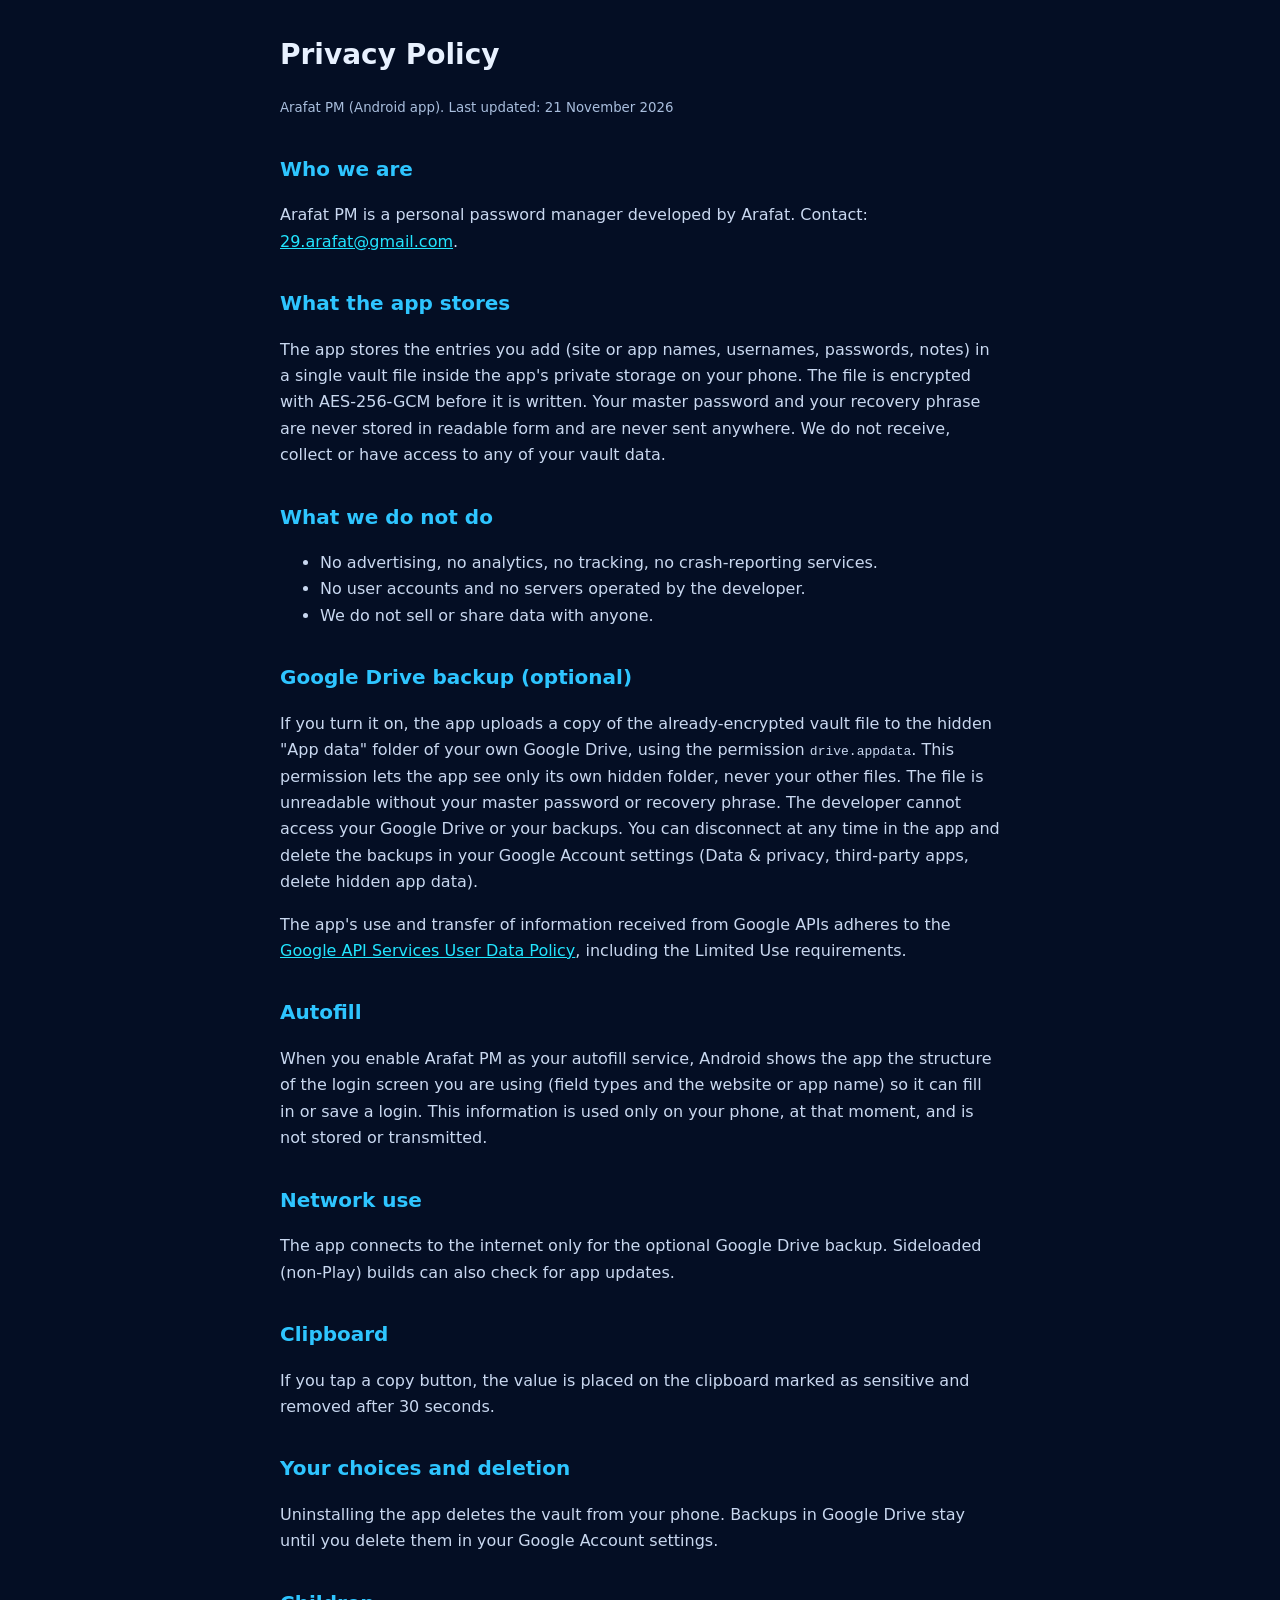
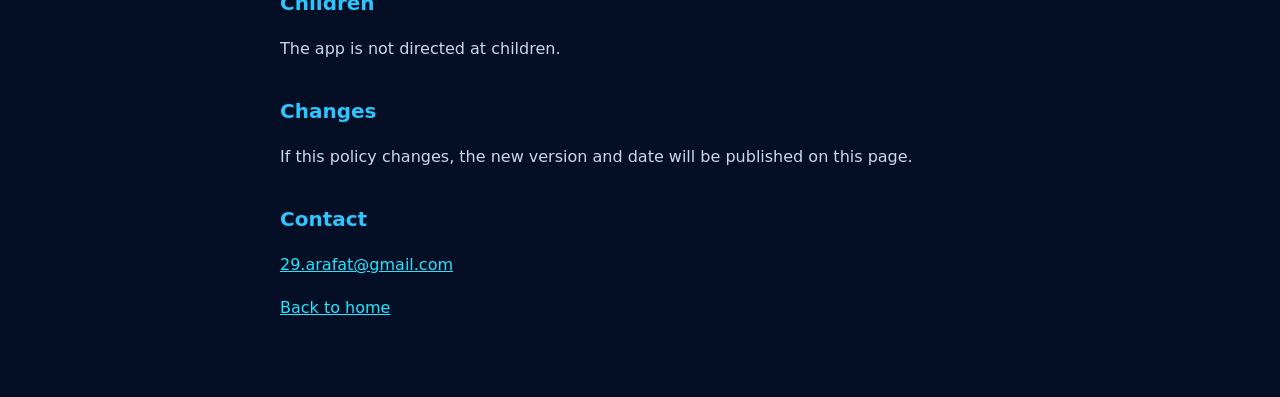
==== privacy.html @ b480a1ed "Add files via upload" ====
<!doctype html>
<html lang="en"><head><meta charset="utf-8"><meta name="viewport" content="width=device-width,initial-scale=1">
<title>Arafat PM - Privacy Policy</title><link rel="stylesheet" href="style.css"></head>
<body><main>
<h1>Privacy Policy</h1>
<p><small>Arafat PM (Android app). Last updated: 21 November 2026</small></p>

<h2>Who we are</h2>
<p>Arafat PM is a personal password manager developed by Arafat. Contact:
<a href="mailto:29.arafat@gmail.com">29.arafat@gmail.com</a>.</p>

<h2>What the app stores</h2>
<p>The app stores the entries you add (site or app names, usernames, passwords, notes) in a single vault file
inside the app's private storage on your phone. The file is encrypted with AES-256-GCM before it is written.
Your master password and your recovery phrase are never stored in readable form and are never sent anywhere.
We do not receive, collect or have access to any of your vault data.</p>

<h2>What we do not do</h2>
<ul>
<li>No advertising, no analytics, no tracking, no crash-reporting services.</li>
<li>No user accounts and no servers operated by the developer.</li>
<li>We do not sell or share data with anyone.</li>
</ul>

<h2>Google Drive backup (optional)</h2>
<p>If you turn it on, the app uploads a copy of the already-encrypted vault file to the hidden "App data" folder of
your own Google Drive, using the permission <code>drive.appdata</code>. This permission lets the app see only its
own hidden folder, never your other files. The file is unreadable without your master password or recovery phrase.
The developer cannot access your Google Drive or your backups. You can disconnect at any time in the app and delete
the backups in your Google Account settings (Data &amp; privacy, third-party apps, delete hidden app data).</p>
<p>The app's use and transfer of information received from Google APIs adheres to the
<a href="https://developers.google.com/terms/api-services-user-data-policy">Google API Services User Data Policy</a>,
including the Limited Use requirements.</p>

<h2>Autofill</h2>
<p>When you enable Arafat PM as your autofill service, Android shows the app the structure of the login screen you
are using (field types and the website or app name) so it can fill in or save a login. This information is used
only on your phone, at that moment, and is not stored or transmitted.</p>

<h2>Network use</h2>
<p>The app connects to the internet only for the optional Google Drive backup. Sideloaded (non-Play) builds can also
check for app updates.</p>

<h2>Clipboard</h2>
<p>If you tap a copy button, the value is placed on the clipboard marked as sensitive and removed after 30 seconds.</p>

<h2>Your choices and deletion</h2>
<p>Uninstalling the app deletes the vault from your phone. Backups in Google Drive stay until you delete them in your
Google Account settings.</p>

<h2>Children</h2>
<p>The app is not directed at children.</p>

<h2>Changes</h2>
<p>If this policy changes, the new version and date will be published on this page.</p>

<h2>Contact</h2>
<p><a href="mailto:29.arafat@gmail.com">29.arafat@gmail.com</a></p>
<p><a href="index.html">Back to home</a></p>
</main></body></html>
---- style.css ----
body{margin:0;background:#040e24;color:#e8f1ff;font-family:system-ui,-apple-system,Segoe UI,Roboto,sans-serif;line-height:1.65}
main{max-width:720px;margin:0 auto;padding:32px 20px 60px}
h1{font-size:28px;margin:0 0 6px}h2{font-size:20px;margin-top:32px;color:#2ec5ff}
p,li{color:#c9d8f0}a{color:#22e5ff}
.card{background:#0e2650;border:1px solid #3a5a8c;border-radius:20px;padding:18px 22px;margin:18px 0}
small{color:#a9bedd}
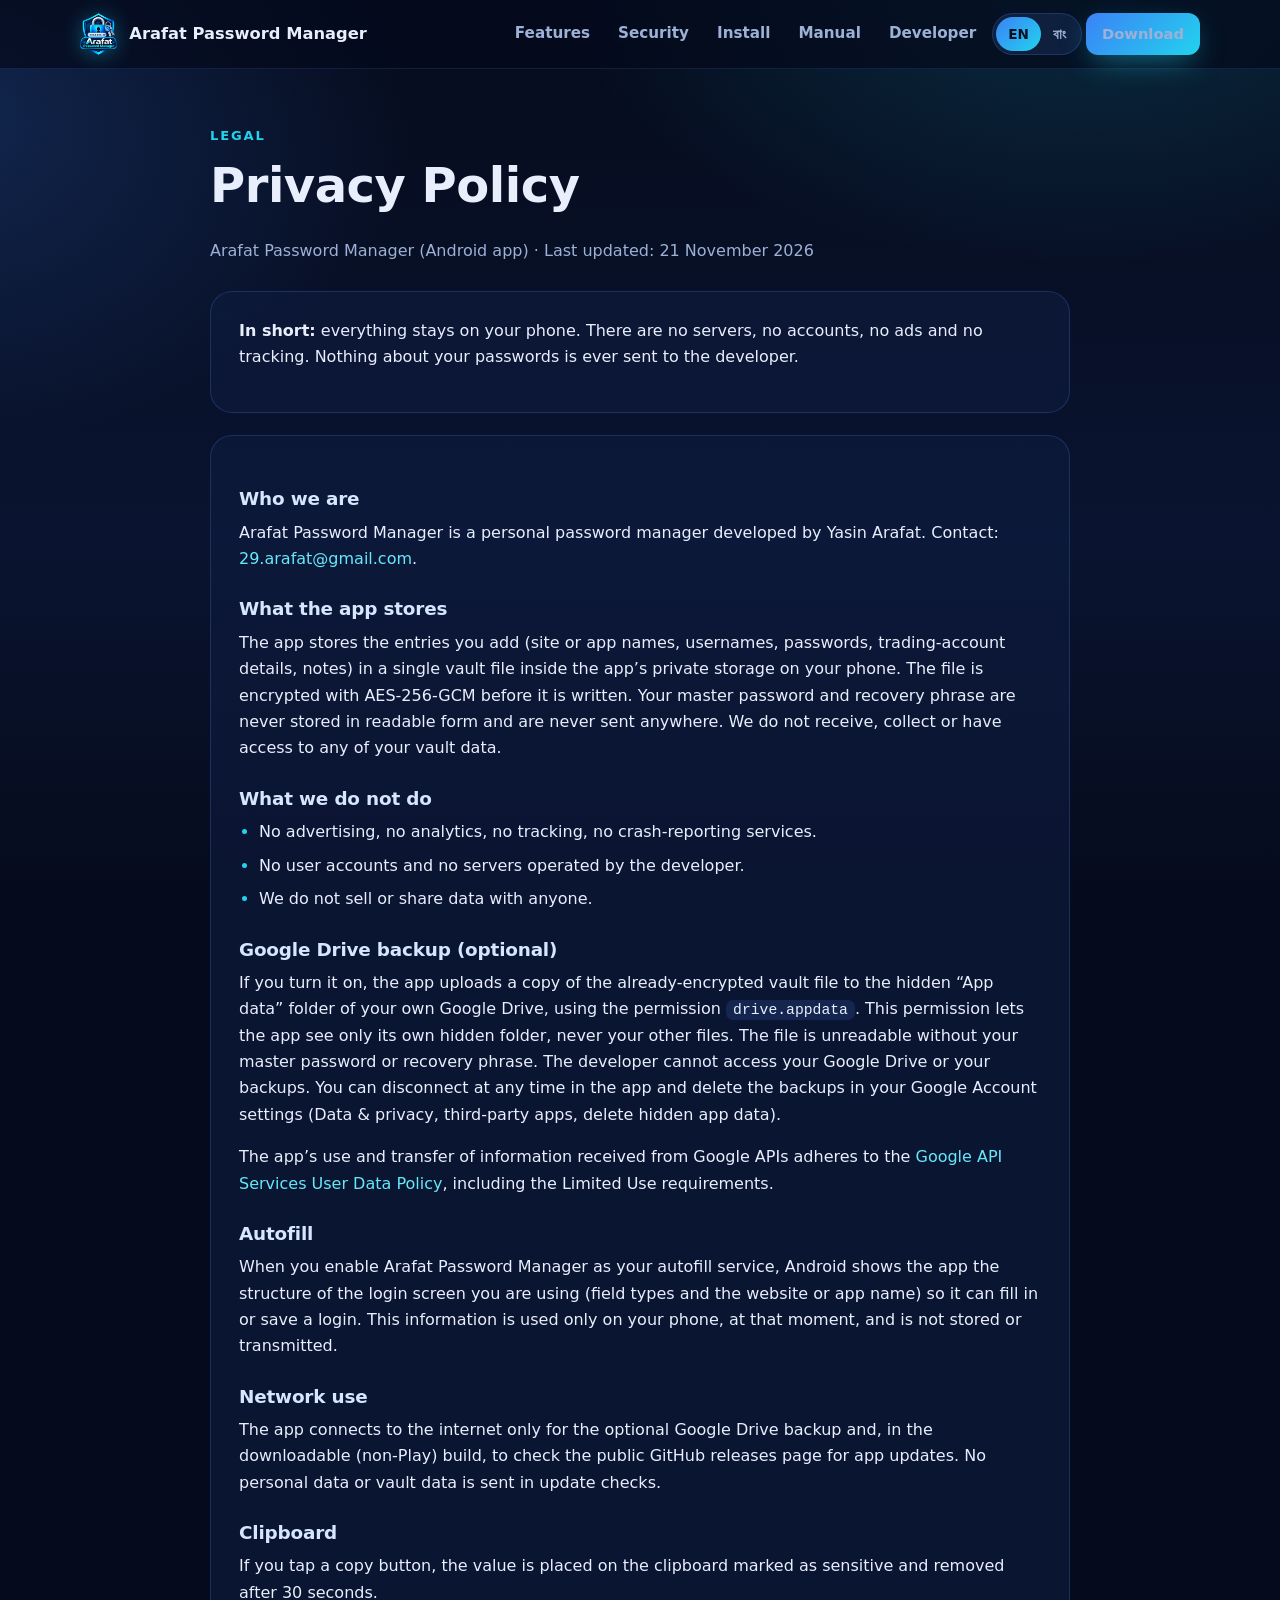
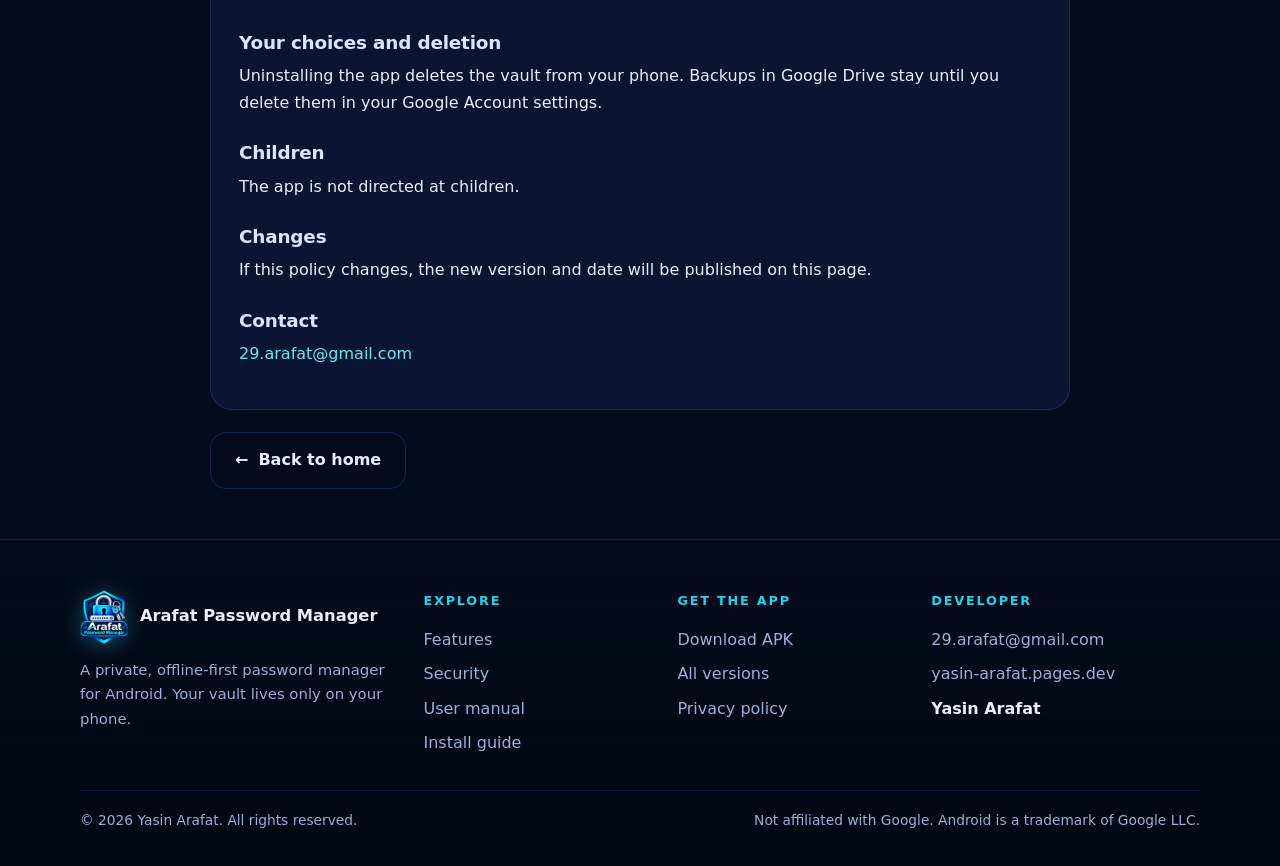
==== commit bf2279c3: "Add files via upload" ====
--- a/privacy.html
+++ b/privacy.html
@@ -1,60 +1,86 @@
 <!doctype html>
-<html lang="en"><head><meta charset="utf-8"><meta name="viewport" content="width=device-width,initial-scale=1">
-<title>Arafat PM - Privacy Policy</title><link rel="stylesheet" href="style.css"></head>
-<body><main>
-<h1>Privacy Policy</h1>
-<p><small>Arafat PM (Android app). Last updated: 21 November 2026</small></p>
-
-<h2>Who we are</h2>
-<p>Arafat PM is a personal password manager developed by Arafat. Contact:
-<a href="mailto:29.arafat@gmail.com">29.arafat@gmail.com</a>.</p>
-
-<h2>What the app stores</h2>
-<p>The app stores the entries you add (site or app names, usernames, passwords, notes) in a single vault file
-inside the app's private storage on your phone. The file is encrypted with AES-256-GCM before it is written.
-Your master password and your recovery phrase are never stored in readable form and are never sent anywhere.
-We do not receive, collect or have access to any of your vault data.</p>
-
-<h2>What we do not do</h2>
-<ul>
-<li>No advertising, no analytics, no tracking, no crash-reporting services.</li>
+<html lang="en"><head><meta charset="utf-8">
+<meta name="viewport" content="width=device-width,initial-scale=1">
+<title>Privacy Policy | Arafat Password Manager</title>
+<meta name="description" content="Privacy policy of Arafat Password Manager: what the app stores, what it never collects, and how the optional Google Drive backup works.">
+<meta name="theme-color" content="#050b1c">
+<meta property="og:title" content="Privacy Policy | Arafat Password Manager"><meta property="og:description" content="Privacy policy of Arafat Password Manager: what the app stores, what it never collects, and how the optional Google Drive backup works.">
+<meta property="og:image" content="assets/logo.png">
+<link rel="icon" type="image/png" href="assets/favicon.png">
+<link rel="stylesheet" href="style.css">
+<noscript><style>html [data-l]{display:block!important}html span[data-l]{display:inline!important}</style></noscript>
+</head><body id="top">
+<header class="top"><div class="wrap bar">
+  <a class="brand" href="index.html"><img src="assets/logo-sm.png" alt="Arafat Password Manager logo"><span>Arafat Password Manager</span></a>
+  <nav class="main" aria-label="Main">
+    <a class="hide-s" href="index.html#features"><span data-l="en">Features</span><span data-l="bn">ফিচার</span></a>
+    <a class="hide-s" href="index.html#security"><span data-l="en">Security</span><span data-l="bn">নিরাপত্তা</span></a>
+    <a class="hide-s" href="index.html#install"><span data-l="en">Install</span><span data-l="bn">ইন্সটল</span></a>
+    <a class="hide-s" href="manual.html"><span data-l="en">Manual</span><span data-l="bn">ম্যানুয়াল</span></a>
+    <a class="hide-s" href="index.html#developer"><span data-l="en">Developer</span><span data-l="bn">ডেভলপার</span></a>
+    <div class="lang" role="group" aria-label="Language"><button type="button" data-set="en" aria-pressed="true">EN</button><button type="button" data-set="bn" aria-pressed="false">বাং</button></div>
+    <a class="btn sm" href="https://github.com/29arafat/arafat-pm-site/releases/latest/download/app-release.apk" download><span data-l="en">Download</span><span data-l="bn">ডাউনলোড</span></a>
+  </nav>
+</div></header>
+<main><div class="wrap doc" style="max-width:860px">
+<div class="page-head"><span class="kicker"><span data-l="en">Legal</span><span data-l="bn">আইনি</span></span>
+<h1 style="font-size:clamp(1.9rem,4.4vw,3rem)"><span data-l="en">Privacy Policy</span><span data-l="bn">প্রাইভেসি পলিসি</span></h1>
+<p class="muted">Arafat Password Manager (Android app) · Last updated: 21 November 2026</p></div>
+<div class="panel">
+<p><span data-l="en"><b>In short:</b> everything stays on your phone. There are no servers, no accounts, no ads and no tracking. Nothing about your passwords is ever sent to the developer.</span><span data-l="bn"><b>সংক্ষেপে:</b> সবকিছু থাকে আপনার ফোনেই। কোনো সার্ভার, অ্যাকাউন্ট, বিজ্ঞাপন বা ট্র্যাকিং নেই। আপনার পাসওয়ার্ডের কোনো তথ্য ডেভলপারের কাছে যায় না।</span></p></div>
+<div class="panel">
+<h3>Who we are</h3>
+<p>Arafat Password Manager is a personal password manager developed by Yasin Arafat. Contact: <a href="mailto:29.arafat@gmail.com">29.arafat@gmail.com</a>.</p>
+<h3>What the app stores</h3>
+<p>The app stores the entries you add (site or app names, usernames, passwords, trading-account details, notes) in a single vault file inside the app’s private storage on your phone. The file is encrypted with AES-256-GCM before it is written. Your master password and recovery phrase are never stored in readable form and are never sent anywhere. We do not receive, collect or have access to any of your vault data.</p>
+<h3>What we do not do</h3>
+<ul><li>No advertising, no analytics, no tracking, no crash-reporting services.</li>
 <li>No user accounts and no servers operated by the developer.</li>
-<li>We do not sell or share data with anyone.</li>
-</ul>
-
-<h2>Google Drive backup (optional)</h2>
-<p>If you turn it on, the app uploads a copy of the already-encrypted vault file to the hidden "App data" folder of
-your own Google Drive, using the permission <code>drive.appdata</code>. This permission lets the app see only its
-own hidden folder, never your other files. The file is unreadable without your master password or recovery phrase.
-The developer cannot access your Google Drive or your backups. You can disconnect at any time in the app and delete
-the backups in your Google Account settings (Data &amp; privacy, third-party apps, delete hidden app data).</p>
-<p>The app's use and transfer of information received from Google APIs adheres to the
-<a href="https://developers.google.com/terms/api-services-user-data-policy">Google API Services User Data Policy</a>,
-including the Limited Use requirements.</p>
-
-<h2>Autofill</h2>
-<p>When you enable Arafat PM as your autofill service, Android shows the app the structure of the login screen you
-are using (field types and the website or app name) so it can fill in or save a login. This information is used
-only on your phone, at that moment, and is not stored or transmitted.</p>
-
-<h2>Network use</h2>
-<p>The app connects to the internet only for the optional Google Drive backup. Sideloaded (non-Play) builds can also
-check for app updates.</p>
-
-<h2>Clipboard</h2>
+<li>We do not sell or share data with anyone.</li></ul>
+<h3>Google Drive backup (optional)</h3>
+<p>If you turn it on, the app uploads a copy of the already-encrypted vault file to the hidden “App data” folder of your own Google Drive, using the permission <code>drive.appdata</code>. This permission lets the app see only its own hidden folder, never your other files. The file is unreadable without your master password or recovery phrase. The developer cannot access your Google Drive or your backups. You can disconnect at any time in the app and delete the backups in your Google Account settings (Data &amp; privacy, third-party apps, delete hidden app data).</p>
+<p>The app’s use and transfer of information received from Google APIs adheres to the <a href="https://developers.google.com/terms/api-services-user-data-policy">Google API Services User Data Policy</a>, including the Limited Use requirements.</p>
+<h3>Autofill</h3>
+<p>When you enable Arafat Password Manager as your autofill service, Android shows the app the structure of the login screen you are using (field types and the website or app name) so it can fill in or save a login. This information is used only on your phone, at that moment, and is not stored or transmitted.</p>
+<h3>Network use</h3>
+<p>The app connects to the internet only for the optional Google Drive backup and, in the downloadable (non-Play) build, to check the public GitHub releases page for app updates. No personal data or vault data is sent in update checks.</p>
+<h3>Clipboard</h3>
 <p>If you tap a copy button, the value is placed on the clipboard marked as sensitive and removed after 30 seconds.</p>
-
-<h2>Your choices and deletion</h2>
-<p>Uninstalling the app deletes the vault from your phone. Backups in Google Drive stay until you delete them in your
-Google Account settings.</p>
-
-<h2>Children</h2>
+<h3>Your choices and deletion</h3>
+<p>Uninstalling the app deletes the vault from your phone. Backups in Google Drive stay until you delete them in your Google Account settings.</p>
+<h3>Children</h3>
 <p>The app is not directed at children.</p>
-
-<h2>Changes</h2>
+<h3>Changes</h3>
 <p>If this policy changes, the new version and date will be published on this page.</p>
-
-<h2>Contact</h2>
+<h3>Contact</h3>
 <p><a href="mailto:29.arafat@gmail.com">29.arafat@gmail.com</a></p>
-<p><a href="index.html">Back to home</a></p>
-</main></body></html>
+</div>
+<p><a class="btn ghost" href="index.html">← <span data-l="en">Back to home</span><span data-l="bn">হোমে ফিরুন</span></a></p>
+</div></main>
+<footer><div class="wrap">
+  <div class="foot">
+    <div>
+      <a class="brand" href="index.html"><img src="assets/logo-sm.png" alt=""><span>Arafat Password Manager</span></a>
+      <p class="about" style="margin-top:14px"><span data-l="en">A private, offline-first password manager for Android. Your vault lives only on your phone.</span><span data-l="bn">অ্যান্ড্রয়েডের জন্য একটি ব্যক্তিগত, অফলাইন-ফার্স্ট পাসওয়ার্ড ম্যানেজার। আপনার ভল্ট থাকে শুধু আপনার ফোনে।</span></p>
+    </div>
+    <div><h4><span data-l="en">Explore</span><span data-l="bn">দেখুন</span></h4>
+      <a href="index.html#features"><span data-l="en">Features</span><span data-l="bn">ফিচার</span></a>
+      <a href="index.html#security"><span data-l="en">Security</span><span data-l="bn">নিরাপত্তা</span></a>
+      <a href="manual.html"><span data-l="en">User manual</span><span data-l="bn">ইউজার ম্যানুয়াল</span></a>
+      <a href="index.html#install"><span data-l="en">Install guide</span><span data-l="bn">ইন্সটল গাইড</span></a></div>
+    <div><h4><span data-l="en">Get the app</span><span data-l="bn">অ্যাপ নিন</span></h4>
+      <a href="https://github.com/29arafat/arafat-pm-site/releases/latest/download/app-release.apk" download><span data-l="en">Download APK</span><span data-l="bn">APK ডাউনলোড</span></a>
+      <a href="https://github.com/29arafat/arafat-pm-site/releases"><span data-l="en">All versions</span><span data-l="bn">সব ভার্সন</span></a>
+      <a href="privacy.html"><span data-l="en">Privacy policy</span><span data-l="bn">প্রাইভেসি পলিসি</span></a></div>
+    <div><h4><span data-l="en">Developer</span><span data-l="bn">ডেভলপার</span></h4>
+      <a href="mailto:29.arafat@gmail.com">29.arafat@gmail.com</a>
+      <a href="https://yasin-arafat.pages.dev" target="_blank" rel="noopener">yasin-arafat.pages.dev</a>
+      <a style="color:var(--text);font-weight:700">Yasin Arafat</a></div>
+  </div>
+  <div class="legal">
+    <span>© 2026 Yasin Arafat. <span data-l="en">All rights reserved.</span><span data-l="bn">সর্বস্বত্ব সংরক্ষিত।</span></span>
+    <span><span data-l="en">Not affiliated with Google. Android is a trademark of Google LLC.</span><span data-l="bn">Google-এর সঙ্গে সম্পর্কিত নয়। Android, Google LLC-এর ট্রেডমার্ক।</span></span>
+  </div>
+</div></footer>
+<script src="site.js"></script>
+</body></html>
--- a/style.css
+++ b/style.css
@@ -1,6 +1,163 @@
-body{margin:0;background:#040e24;color:#e8f1ff;font-family:system-ui,-apple-system,Segoe UI,Roboto,sans-serif;line-height:1.65}
-main{max-width:720px;margin:0 auto;padding:32px 20px 60px}
-h1{font-size:28px;margin:0 0 6px}h2{font-size:20px;margin-top:32px;color:#2ec5ff}
-p,li{color:#c9d8f0}a{color:#22e5ff}
-.card{background:#0e2650;border:1px solid #3a5a8c;border-radius:20px;padding:18px 22px;margin:18px 0}
-small{color:#a9bedd}
+:root{
+  --bg:#050b1c; --bg2:#0a1430; --card:rgba(16,28,64,.62); --card-b:rgba(80,140,255,.22);
+  --text:#e8eefc; --muted:#9db0d6; --cyan:#22d3ee; --blue:#3b82f6; --sky:#67e8f9; --ok:#34d399; --warn:#fbbf24;
+  --grad:linear-gradient(135deg,#3b82f6 0%,#22d3ee 100%);
+  --radius:22px; --max:1120px;
+}
+*{box-sizing:border-box}
+html{scroll-behavior:smooth;scroll-padding-top:84px}
+body{margin:0;color:var(--text);background:var(--bg);
+  font-family:"Segoe UI",Roboto,"Noto Sans Bengali","Nirmala UI","Kohinoor Bangla",system-ui,-apple-system,Arial,sans-serif;
+  line-height:1.65;-webkit-font-smoothing:antialiased;overflow-x:hidden}
+body::before{content:"";position:fixed;inset:0;z-index:-1;
+  background:radial-gradient(900px 520px at 85% -5%,rgba(34,211,238,.18),transparent 60%),
+             radial-gradient(800px 560px at -5% 12%,rgba(59,130,246,.22),transparent 60%),
+             linear-gradient(180deg,var(--bg),var(--bg2) 60%,var(--bg))}
+a{color:var(--sky);text-decoration:none}
+a:hover{text-decoration:underline}
+img{max-width:100%;display:block}
+.wrap{width:min(var(--max),100% - 40px);margin-inline:auto}
+h1,h2,h3{line-height:1.2;margin:0 0 .5em;letter-spacing:-.01em}
+h1{font-size:clamp(2.1rem,5.2vw,3.7rem);font-weight:800}
+h2{font-size:clamp(1.6rem,3.4vw,2.35rem);font-weight:800}
+h3{font-size:1.15rem;font-weight:700}
+p{margin:0 0 1em}
+.grad{background:var(--grad);-webkit-background-clip:text;background-clip:text;color:transparent}
+.muted{color:var(--muted)}
+[data-l]{display:inline}
+p [data-l],li [data-l],h1 [data-l],h2 [data-l],h3 [data-l],td [data-l],th [data-l]{display:inline}
+div[data-l],ol[data-l],ul[data-l],section[data-l]{display:block}
+html[lang="en"] [data-l="bn"],html[lang="bn"] [data-l="en"]{display:none!important}
+
+/* header */
+header.top{position:sticky;top:0;z-index:50;backdrop-filter:blur(14px);-webkit-backdrop-filter:blur(14px);
+  background:rgba(5,11,28,.72);border-bottom:1px solid rgba(80,140,255,.16)}
+.bar{display:flex;align-items:center;gap:18px;min-height:68px}
+.brand{display:flex;align-items:center;gap:12px;color:var(--text);font-weight:800;font-size:1.02rem;white-space:nowrap}
+.brand:hover{text-decoration:none}
+.brand img{height:42px;width:auto;filter:drop-shadow(0 2px 10px rgba(34,211,238,.35))}
+nav.main{display:flex;gap:4px;margin-left:auto;align-items:center}
+nav.main a{color:var(--muted);padding:8px 12px;border-radius:12px;font-weight:600;font-size:.95rem}
+nav.main a:hover{color:var(--text);background:rgba(80,140,255,.12);text-decoration:none}
+.lang{display:flex;background:rgba(80,140,255,.12);border:1px solid var(--card-b);border-radius:999px;padding:3px}
+.lang button{border:0;background:transparent;color:var(--muted);font:inherit;font-weight:700;font-size:.85rem;padding:6px 12px;border-radius:999px;cursor:pointer}
+.lang button[aria-pressed="true"]{background:var(--grad);color:#04111f}
+.btn{display:inline-flex;align-items:center;gap:10px;border:0;cursor:pointer;font:inherit;font-weight:800;border-radius:16px;padding:14px 24px;
+  color:#04111f;background:var(--grad);box-shadow:0 10px 30px -8px rgba(34,211,238,.55);transition:transform .15s,box-shadow .15s}
+.btn:hover{transform:translateY(-2px);text-decoration:none;box-shadow:0 14px 34px -8px rgba(34,211,238,.7)}
+.btn.ghost{background:transparent;color:var(--text);border:1.5px solid var(--card-b);box-shadow:none}
+.btn.ghost:hover{border-color:var(--cyan);background:rgba(34,211,238,.08)}
+.btn.sm{padding:9px 16px;border-radius:12px;font-size:.92rem}
+.menu-row{display:none}
+
+/* hero */
+.hero{padding:70px 0 40px}
+.hero-grid{display:grid;grid-template-columns:1.15fr .85fr;gap:48px;align-items:center}
+.eyebrow{display:inline-flex;gap:8px;align-items:center;padding:7px 14px;border-radius:999px;background:rgba(34,211,238,.1);
+  border:1px solid rgba(34,211,238,.35);color:var(--sky);font-weight:700;font-size:.85rem;margin-bottom:18px}
+.eyebrow i{width:8px;height:8px;border-radius:50%;background:var(--ok);box-shadow:0 0 12px var(--ok)}
+.lead{font-size:1.12rem;color:var(--muted);max-width:56ch}
+.cta{display:flex;flex-wrap:wrap;gap:14px;margin:26px 0 14px}
+.fine{font-size:.88rem;color:var(--muted)}
+.chips{display:flex;flex-wrap:wrap;gap:10px;margin-top:22px}
+.chip{padding:7px 13px;border-radius:999px;background:rgba(80,140,255,.1);border:1px solid var(--card-b);font-size:.85rem;font-weight:600;color:#cfe0ff}
+.phone-wrap{position:relative;display:flex;justify-content:center}
+.phone-wrap::before{content:"";position:absolute;inset:8% 6%;background:var(--grad);filter:blur(70px);opacity:.38;border-radius:50%}
+.phone{position:relative;width:min(310px,80%);border-radius:40px;padding:11px;background:linear-gradient(160deg,#27407a,#0b1636);
+  border:2px solid rgba(103,232,249,.45);box-shadow:0 30px 80px -20px rgba(0,0,0,.7),0 0 0 6px rgba(34,211,238,.06)}
+.phone img{border-radius:30px;width:100%;height:auto}
+
+/* sections */
+section{padding:64px 0}
+.sec-head{max-width:720px;margin-bottom:34px}
+.sec-head p{color:var(--muted);font-size:1.05rem}
+.kicker{color:var(--cyan);font-weight:800;font-size:.82rem;letter-spacing:.14em;text-transform:uppercase;margin-bottom:10px;display:block}
+.grid{display:grid;gap:18px}
+.g3{grid-template-columns:repeat(3,1fr)}
+.g2{grid-template-columns:repeat(2,1fr)}
+.card{background:var(--card);border:1px solid var(--card-b);border-radius:var(--radius);padding:24px;backdrop-filter:blur(8px);
+  transition:transform .2s,border-color .2s,box-shadow .2s}
+.card:hover{transform:translateY(-4px);border-color:rgba(34,211,238,.5);box-shadow:0 18px 40px -22px rgba(34,211,238,.5)}
+.card p{margin:0;color:var(--muted);font-size:.97rem}
+.ico{width:46px;height:46px;border-radius:14px;display:grid;place-items:center;margin-bottom:14px;font-size:1.35rem;
+  background:linear-gradient(135deg,rgba(59,130,246,.3),rgba(34,211,238,.25));border:1px solid rgba(34,211,238,.35)}
+.secure{background:linear-gradient(180deg,rgba(34,211,238,.06),transparent)}
+.secure .card{border-color:rgba(34,211,238,.28)}
+.tag{display:inline-block;font-size:.72rem;font-weight:800;letter-spacing:.06em;padding:3px 9px;border-radius:999px;background:rgba(52,211,153,.14);color:var(--ok);margin-bottom:10px}
+.band{padding:22px 26px;border-radius:var(--radius);border:1px solid rgba(251,191,36,.4);background:rgba(251,191,36,.07);color:#fde9a8}
+.band strong{color:#ffe08a}
+
+/* steps */
+.steps{counter-reset:s;display:grid;gap:14px;padding:0;margin:0;list-style:none}
+.steps li{counter-increment:s;position:relative;padding:20px 22px 20px 78px;background:var(--card);border:1px solid var(--card-b);border-radius:var(--radius)}
+.steps li::before{content:counter(s);position:absolute;left:20px;top:18px;width:42px;height:42px;border-radius:14px;display:grid;place-items:center;
+  font-weight:800;color:#04111f;background:var(--grad)}
+.steps b{display:block;font-size:1.05rem;margin-bottom:4px}
+.steps span.d{color:var(--muted);font-size:.96rem}
+.note{margin-top:12px;font-size:.92rem;color:var(--muted);padding-left:14px;border-left:3px solid var(--cyan)}
+
+/* developer */
+.dev{display:grid;grid-template-columns:auto 1fr;gap:40px;align-items:center;padding:38px;border-radius:30px;
+  background:linear-gradient(135deg,rgba(59,130,246,.16),rgba(34,211,238,.1));border:1px solid rgba(34,211,238,.35);position:relative;overflow:hidden}
+.dev::after{content:"";position:absolute;right:-80px;top:-80px;width:280px;height:280px;border-radius:50%;background:radial-gradient(circle,rgba(34,211,238,.3),transparent 70%)}
+.avatar{width:220px;height:220px;border-radius:50%;padding:0;border:5px solid var(--cyan);overflow:hidden;
+  box-shadow:0 0 0 8px rgba(34,211,238,.14),0 0 50px rgba(34,211,238,.45);background:#07122b;position:relative;z-index:1}
+.avatar img{width:100%;height:100%;object-fit:cover}
+.dev h2{margin-bottom:.15em}
+.role{color:var(--cyan);font-weight:800;letter-spacing:.1em;text-transform:uppercase;font-size:.8rem}
+.contact{display:grid;gap:10px;margin-top:18px;position:relative;z-index:1}
+.contact a{display:flex;gap:12px;align-items:center;padding:12px 16px;border-radius:14px;background:rgba(5,11,28,.55);border:1px solid var(--card-b);color:var(--text);font-weight:600;word-break:break-all}
+.contact a:hover{border-color:var(--cyan);text-decoration:none;background:rgba(34,211,238,.1)}
+.contact small{display:block;color:var(--muted);font-weight:600;font-size:.74rem;letter-spacing:.08em;text-transform:uppercase}
+
+/* manual */
+.page-head{padding:56px 0 10px}
+.toc{display:flex;flex-wrap:wrap;gap:10px;margin:22px 0 0}
+.toc a{padding:8px 14px;border-radius:999px;border:1px solid var(--card-b);background:rgba(80,140,255,.08);color:#cfe0ff;font-weight:600;font-size:.9rem}
+.toc a:hover{border-color:var(--cyan);text-decoration:none}
+.doc h2{margin-top:10px}
+.doc h3{margin-top:26px;color:#d7e6ff}
+.doc ul,.doc ol{padding-left:1.25em;margin:0 0 1em}
+.doc li{margin-bottom:.45em}
+.doc li::marker{color:var(--cyan)}
+.doc code,.mono{font-family:ui-monospace,Menlo,Consolas,monospace;background:rgba(80,140,255,.14);padding:2px 7px;border-radius:7px;font-size:.92em}
+.panel{background:var(--card);border:1px solid var(--card-b);border-radius:var(--radius);padding:26px 28px;margin-bottom:22px}
+table{width:100%;border-collapse:collapse;font-size:.95rem}
+th,td{text-align:left;padding:12px 14px;border-bottom:1px solid rgba(80,140,255,.18);vertical-align:top}
+th{color:var(--cyan);font-size:.8rem;letter-spacing:.08em;text-transform:uppercase}
+.tablewrap{overflow-x:auto}
+
+/* footer */
+footer{margin-top:50px;border-top:1px solid rgba(80,140,255,.18);background:linear-gradient(180deg,transparent,rgba(3,7,18,.85))}
+.foot{display:grid;grid-template-columns:1.4fr 1fr 1fr 1.2fr;gap:30px;padding:50px 0 30px}
+.foot h4{margin:0 0 12px;font-size:.8rem;letter-spacing:.14em;text-transform:uppercase;color:var(--cyan)}
+.foot a{display:block;color:var(--muted);padding:4px 0}
+.foot a.brand{display:flex;color:var(--text);padding:0}
+.foot a:hover{color:var(--text);text-decoration:none}
+.foot .about{color:var(--muted);font-size:.93rem;max-width:36ch}
+.foot .brand img{height:54px}
+.legal{border-top:1px solid rgba(80,140,255,.14);padding:18px 0 34px;color:var(--muted);font-size:.86rem;display:flex;flex-wrap:wrap;gap:8px 24px;justify-content:space-between}
+
+.reveal{opacity:0;transform:translateY(18px);transition:opacity .6s ease,transform .6s ease}
+.reveal.in{opacity:1;transform:none}
+@media (prefers-reduced-motion:reduce){.reveal{opacity:1;transform:none;transition:none}html{scroll-behavior:auto}.btn,.card{transition:none}}
+
+@media (max-width:900px){
+  .hero-grid{grid-template-columns:1fr}
+  .phone-wrap{order:-1}
+  .phone{width:min(240px,62%)}
+  .g3{grid-template-columns:1fr 1fr}
+  .dev{grid-template-columns:1fr;justify-items:center;text-align:center;padding:30px 22px}
+  .contact{justify-items:stretch;text-align:left;width:100%}
+  .foot{grid-template-columns:1fr 1fr}
+}
+@media (max-width:640px){
+  .brand span{display:none}
+  nav.main a.hide-s{display:none}
+  .g3,.g2{grid-template-columns:1fr}
+  .hero{padding-top:34px}
+  .foot{grid-template-columns:1fr}
+  .steps li{padding:18px 16px 18px 68px}
+  section{padding:46px 0}
+  .avatar{width:190px;height:190px}
+}
